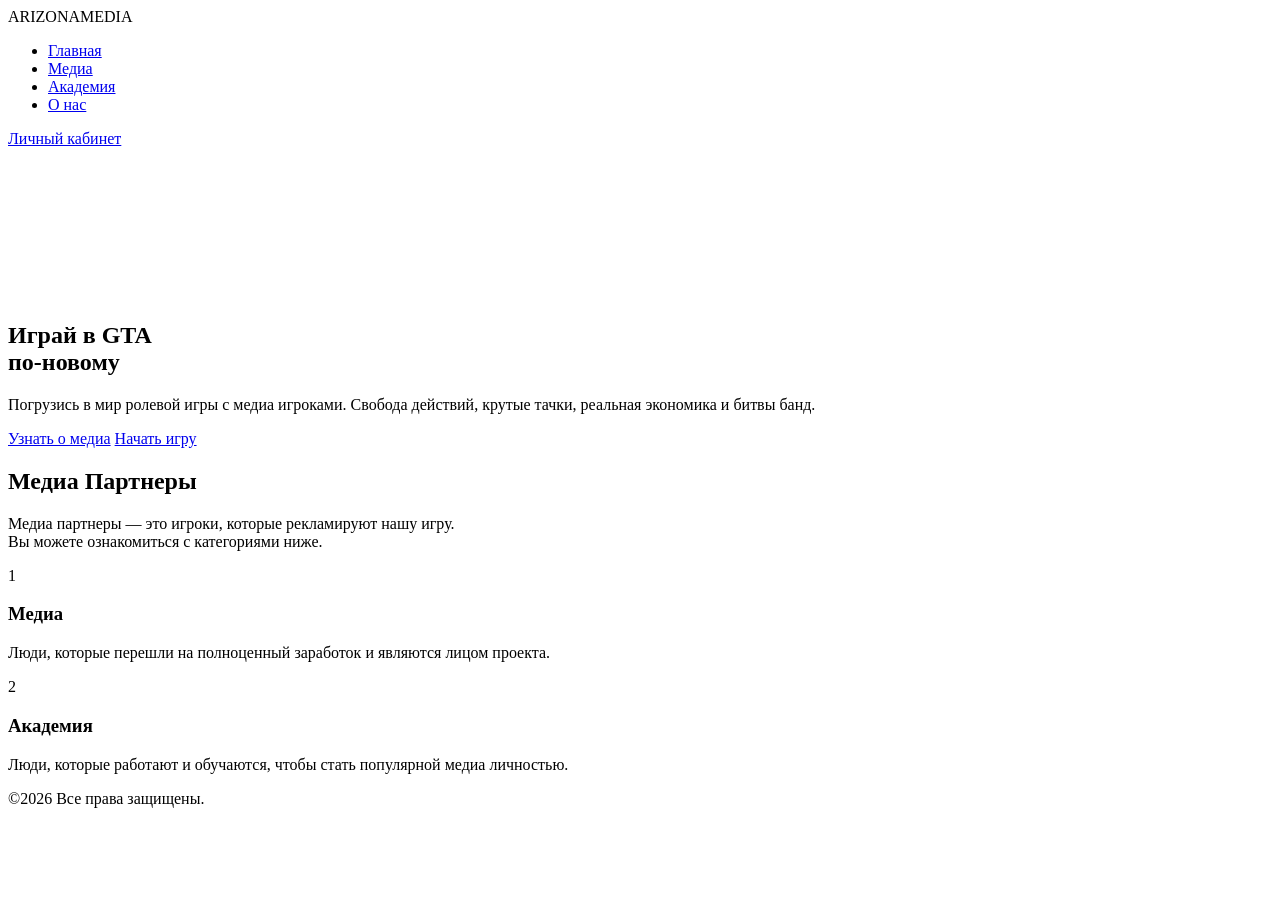
==== index.html @ 54cdbeb5 "Add files via upload" ====
<!DOCTYPE html>
<html lang="ru">
<head>
    <meta charset="UTF-8">
    <meta name="viewport" content="width=device-width, initial-scale=1.0">
    <title>Arizona Media</title>
    
    <link rel="preconnect" href="https://fonts.googleapis.com">
    <link rel="preconnect" href="https://fonts.gstatic.com" crossorigin>
    <link href="https://fonts.googleapis.com/css2?family=Rubik:ital,wght@0,400;0,500;0,700;0,900;1,700;1,900&display=swap" rel="stylesheet">

    <link rel="stylesheet" href="css/reset.css">
    <link rel="stylesheet" href="css/base.css">
    <link rel="stylesheet" href="css/layout.css">
    <link rel="stylesheet" href="css/components.css">
</head>
<body>

    <header class="main-header">
        <div class="container header-content">
            <div class="logo">ARIZONA<span class="logo-accent">MEDIA</span></div>
            <nav class="main-nav">
                <ul class="nav-list">
                    <li><a href="index.html" class="nav-link active">Главная</a></li>
                    <li><a href="pages/media.html" class="nav-link">Медиа</a></li>
                    <li><a href="pages/academy.html" class="nav-link">Академия</a></li>
                    <li><a href="pages/about.html" class="nav-link">О нас</a></li>
                </ul>
            </nav>
            <a href="#start" class="btn btn-small btn-outline">Личный кабинет</a>
        </div>
    </header>

    <main>
        <section class="hero">
            <video autoplay muted loop playsinline class="hero-video">
                <source src="video/fon.mp4" type="video/mp4">
            </video>
            <div class="hero-overlay"></div>

            <div class="container hero-wrapper">
                <div class="hero-text">
                    <h1>Играй в GTA <br>по-новому</h1>
                    <p>
                        Погрузись в мир ролевой игры с медиа игроками. Свобода действий, крутые тачки, реальная экономика и битвы банд.
                    </p>
                    <div class="hero-buttons">
                        <a href="pages/media.html" class="btn btn-secondary">Узнать о медиа</a>
                        <a href="https://arzgames.online/arsenchik" target="_blank" class="btn btn-primary btn-pulse">Начать игру</a>
                    </div>
                </div>
            </div>
        </section>

        <section id="media-partners" class="steps-section">
            <div class="container">
                <h2>Медиа Партнеры</h2>
                
                <p class="section-desc">
                    Медиа партнеры — это игроки, которые рекламируют нашу игру.<br>
                    Вы можете ознакомиться с категориями ниже.
                </p>

                <div class="steps-grid two-columns">
                    <article class="step-card">
                        <div class="step-number">1</div>
                        <h3>Медиа</h3>
                        <p>Люди, которые перешли на полноценный заработок и являются лицом проекта.</p>
                    </article>

                    <article class="step-card">
                        <div class="step-number">2</div>
                        <h3>Академия</h3>
                        <p>Люди, которые работают и обучаются, чтобы стать популярной медиа личностью.</p>
                    </article>
                </div>
            </div>
        </section>
    </main>

    <footer class="main-footer">
        <div class="container">
            <p class="copyright">&copy;2026 Все права защищены.</p>
        </div>
    </footer>

</body>
</html>
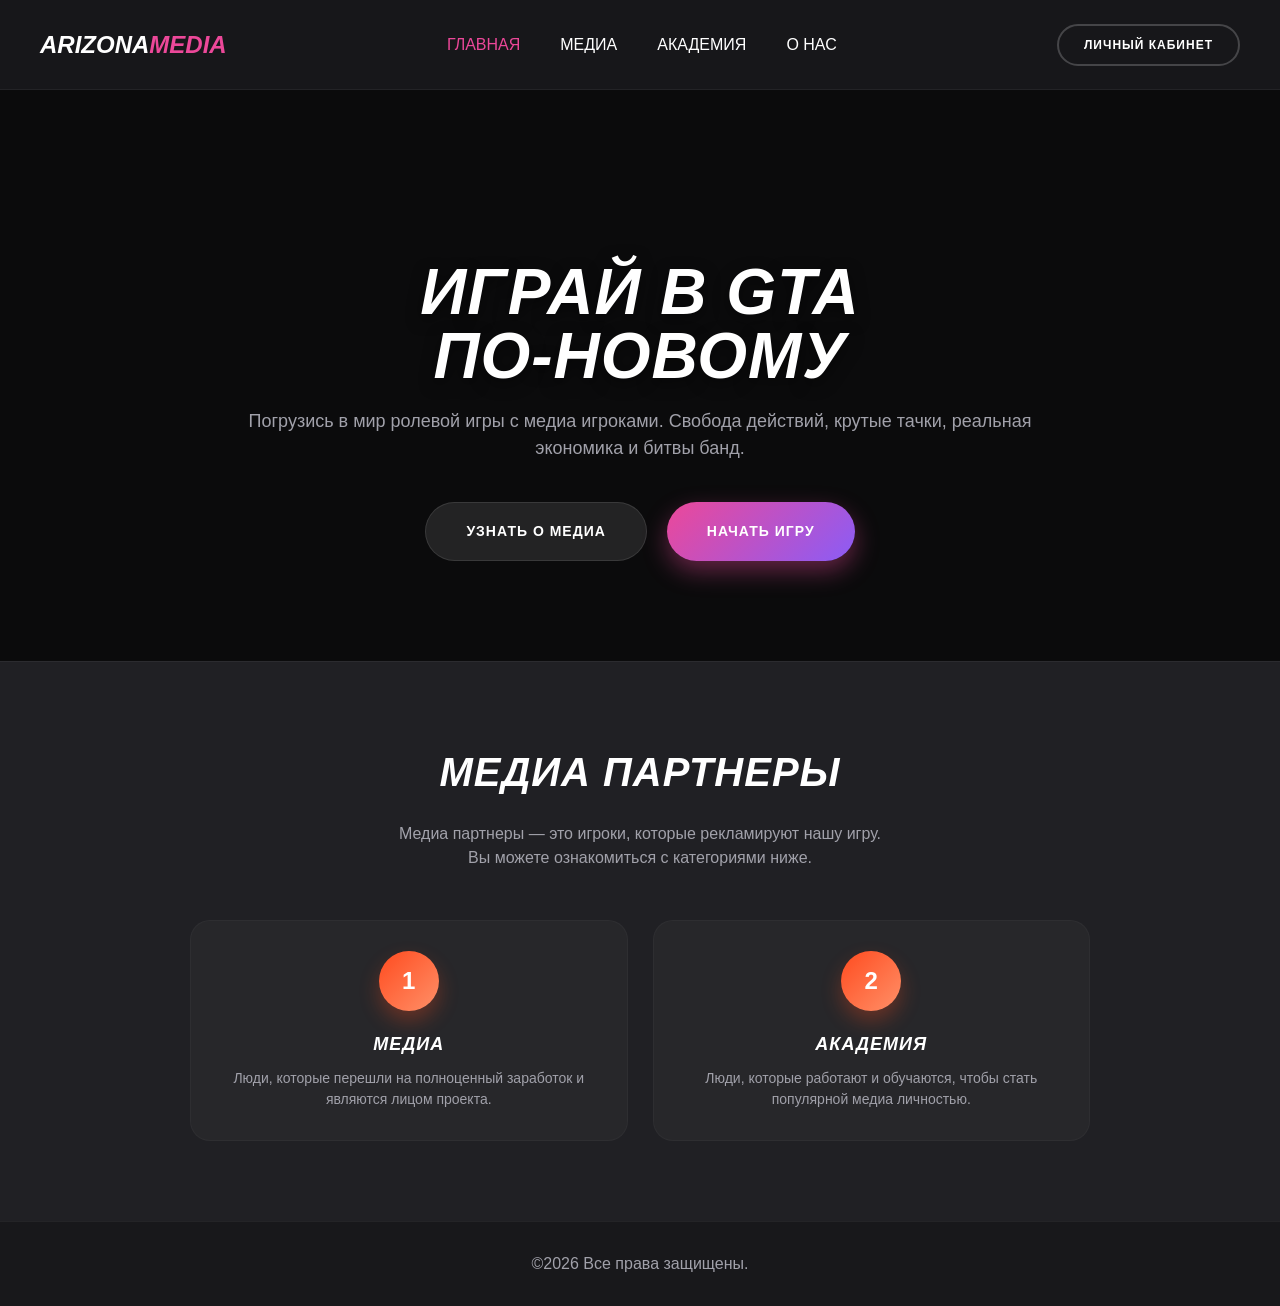
==== commit a999c62c: "Add files via upload" ====
--- a/index.html
+++ b/index.html
@@ -34,7 +34,7 @@
     <main>
         <section class="hero">
             <video autoplay muted loop playsinline class="hero-video">
-                <source src="video/fon.mp4" type="video/mp4">
+                <source src="video/fon.MOV" type="video/mp4">
             </video>
             <div class="hero-overlay"></div>
 
--- a/css/base.css
+++ b/css/base.css
@@ -0,0 +1,38 @@
+:root {
+    /* --- ПАЛИТРА: Как на скриншоте --- */
+    
+    --bg-body: #18181b;       /* Темный фон страницы */
+    --bg-card: #27272a;       /* Тот самый серый цвет карточек */
+    
+    /* Градиенты (Оранжевый для цифр, Розовый для акцентов) */
+    --gradient-red: linear-gradient(135deg, #ff4b1f 0%, #ff9068 100%);
+    --gradient-accent: linear-gradient(135deg, #ec4899 0%, #8b5cf6 100%);
+    
+    --accent-red: #ec4899;
+    --text-white: #ffffff;
+    --text-gray: #a1a1aa;
+    
+    --radius-lg: 20px; /* Скругление как на картинке */
+    
+    --font-main: 'Rubik', sans-serif;
+}
+
+body {
+    background-color: var(--bg-body);
+    font-family: var(--font-main);
+    color: var(--text-white);
+    line-height: 1.5;
+    min-height: 100vh;
+    display: flex;
+    flex-direction: column;
+}
+
+h1, h2, h3 {
+    font-weight: 900;
+    text-transform: uppercase;
+    margin-bottom: 0.5em;
+    font-style: italic;
+    letter-spacing: 1px;
+}
+
+a { text-decoration: none; color: inherit; transition: 0.3s; }
--- a/css/layout.css
+++ b/css/layout.css
@@ -0,0 +1,118 @@
+.container { max-width: 1240px; margin: 0 auto; padding: 0 20px; }
+
+.main-header {
+    height: 90px; background: rgba(24, 24, 27, 0.9);
+    backdrop-filter: blur(12px); position: sticky; top: 0; z-index: 100;
+    border-bottom: 1px solid rgba(255,255,255,0.05);
+}
+.header-content { height: 100%; display: flex; align-items: center; justify-content: space-between; }
+.logo { font-size: 24px; font-weight: 900; font-style: italic; }
+.logo-accent { color: var(--accent-red); }
+
+/* Hero */
+.hero { position: relative; padding: 150px 0 100px 0; overflow: hidden; }
+.hero-video { position: absolute; top: 50%; left: 50%; min-width: 100%; min-height: 100%; z-index: -2; transform: translate(-50%, -50%); object-fit: cover; }
+.hero-overlay { position: absolute; top: 0; left: 0; width: 100%; height: 100%; background: rgba(24, 24, 27, 0.85); z-index: -1; }
+.hero-wrapper { position: relative; z-index: 2; display: flex; justify-content: center; text-align: center; }
+.hero-text { max-width: 800px; }
+.hero h1 { font-size: 64px; line-height: 1; margin: 20px 0; text-shadow: 0 5px 15px rgba(0,0,0,0.5); }
+.hero p { font-size: 18px; color: var(--text-gray); margin-bottom: 40px; }
+
+/* Steps / Media Section */
+.steps-section { background-color: #202024; padding: 80px 0; border-top: 1px solid rgba(255,255,255,0.05); }
+.steps-section h2 { text-align: center; font-size: 40px; margin-bottom: 20px; }
+.section-desc { text-align: center; color: var(--text-gray); font-size: 16px; max-width: 700px; margin: 0 auto 50px auto; }
+
+/* Сетка карточек */
+.steps-grid {
+    display: grid;
+    /* Увеличили минимальную ширину до 280px, чтобы они были пошире */
+    grid-template-columns: repeat(auto-fit, minmax(280px, 1fr));
+    gap: 25px;
+}
+
+.steps-grid.two-columns { max-width: 900px; margin: 0 auto; }
+
+.main-footer { background: var(--bg-body); padding: 30px 0; border-top: 1px solid rgba(255,255,255,0.05); margin-top: auto; text-align: center; color: var(--text-gray); }
+
+@media (max-width: 768px) {
+    .hero h1 { font-size: 36px; }
+    .nav-list { display: none; }
+}
+/* --- HERO SECTION (Секция с Видео) --- */
+.hero-fullscreen {
+    position: relative;
+    width: 100%;
+    height: 100vh; /* Высота на весь экран */
+    min-height: 600px;
+    display: flex;
+    align-items: center;
+    justify-content: center;
+    text-align: center;
+    overflow: hidden;
+    color: white;
+    /* Если хедер прозрачный и наезжает, можно добавить margin-top */
+    /* margin-top: -90px; padding-top: 90px; */
+}
+
+/* Видео на фоне */
+.hero-video-bg {
+    position: absolute;
+    top: 50%;
+    left: 50%;
+    min-width: 100%;
+    min-height: 100%;
+    width: auto;
+    height: auto;
+    z-index: -2;
+    transform: translate(-50%, -50%);
+    object-fit: cover;
+}
+
+/* Затемнение (чтобы текст читался) */
+.hero-overlay {
+    position: absolute;
+    top: 0;
+    left: 0;
+    width: 100%;
+    height: 100%;
+    background: rgba(0, 0, 0, 0.55); /* Чуть темнее для контраста */
+    z-index: -1;
+}
+
+/* Контент по центру */
+.hero-content {
+    position: relative;
+    z-index: 1;
+    max-width: 1000px;
+    padding: 0 20px;
+    animation: fadeUp 1s ease-out;
+}
+
+/* Заголовок ARIZONA ROLE PLAY */
+.hero-title-large {
+    font-size: 96px; /* Как на скриншоте */
+    font-weight: 900;
+    line-height: 0.95;
+    text-transform: uppercase;
+    font-style: italic;
+    margin-bottom: 30px;
+    text-shadow: 0 10px 40px rgba(0,0,0,0.6);
+}
+
+/* Подзаголовок (описание) */
+.hero-subtitle {
+    font-size: 22px;
+    font-weight: 400;
+    line-height: 1.5;
+    margin: 0 auto 40px auto;
+    max-width: 800px;
+    color: #f4f4f5;
+    text-shadow: 0 2px 5px rgba(0,0,0,0.5);
+}
+
+/* Адаптив для мобильных */
+@media (max-width: 768px) {
+    .hero-title-large { font-size: 48px; }
+    .hero-subtitle { font-size: 16px; }
+}
--- a/css/components.css
+++ b/css/components.css
@@ -0,0 +1,454 @@
+/* --- Навигация --- */
+.nav-list { display: flex; gap: 40px; list-style: none; }
+.nav-link { font-weight: 500; font-size: 16px; text-transform: uppercase; transition: 0.3s; }
+.nav-link:hover, .nav-link.active { color: var(--accent-red); }
+
+/* --- Кнопки --- */
+.header-buttons, .hero-buttons { display: flex; gap: 15px; flex-wrap: wrap; justify-content: center; }
+
+.btn {
+    display: inline-flex; align-items: center; justify-content: center;
+    padding: 18px 40px; border-radius: 50px;
+    font-weight: 700; text-transform: uppercase; font-size: 14px;
+    letter-spacing: 1px; cursor: pointer; border: none; transition: 0.3s;
+}
+.btn-small { padding: 10px 25px; font-size: 12px; }
+
+.btn-primary { background: var(--gradient-accent); color: white; box-shadow: 0 10px 25px rgba(236, 72, 153, 0.4); }
+.btn-primary:hover { transform: translateY(-3px); box-shadow: 0 15px 35px rgba(236, 72, 153, 0.6); }
+
+.btn-pulse { animation: pulse 2s infinite; }
+@keyframes pulse {
+    0% { box-shadow: 0 0 0 0 rgba(236, 72, 153, 0.7); }
+    70% { box-shadow: 0 0 0 15px rgba(236, 72, 153, 0); }
+    100% { box-shadow: 0 0 0 0 rgba(236, 72, 153, 0); }
+}
+
+.btn-secondary { background: rgba(255,255,255,0.1); color: white; border: 1px solid rgba(255,255,255,0.1); }
+.btn-secondary:hover { background: rgba(255,255,255,0.2); }
+.btn-outline { border: 2px solid rgba(255,255,255,0.2); color: white; }
+.btn-outline:hover { border-color: var(--accent-red); color: var(--accent-red); }
+
+/* --- ЕДИНЫЙ СТИЛЬ БОКСОВ (КАРТОЧЕК) --- */
+.step-card, .media-card {
+    background: var(--bg-card); /* Цвет #27272a со скрина */
+    border-radius: var(--radius-lg);
+    border: 1px solid rgba(255,255,255,0.03);
+    text-align: center;
+    transition: 0.3s;
+    display: flex;
+    flex-direction: column;
+    align-items: center;
+    
+    /* Сделали компактнее: */
+    padding: 30px 20px; 
+    height: 100%; /* Чтобы они были одной высоты в ряду */
+}
+
+.step-card:hover, .media-card:hover {
+    transform: translateY(-5px);
+    border-color: var(--accent-red);
+    box-shadow: 0 10px 30px rgba(0,0,0,0.2);
+}
+
+.step-card h3, .media-card h3 {
+    font-size: 18px;
+    margin-bottom: 10px;
+    color: white;
+    font-weight: 800;
+}
+.step-card p { color: var(--text-gray); font-size: 14px; margin-bottom: 0; }
+
+/* Кружок с цифрой (как на скрине) */
+.step-number {
+    width: 60px; height: 60px;
+    background: var(--gradient-red); /* Оранжевый градиент */
+    border-radius: 50%;
+    display: flex; align-items: center; justify-content: center;
+    font-size: 24px; font-weight: 900; color: white;
+    margin-bottom: 20px;
+    box-shadow: 0 10px 20px rgba(255, 75, 31, 0.3);
+}
+
+/* Аватарка в Медиа (Сделали размер как у цифры 60px) */
+.media-avatar {
+    width: 70px; height: 70px; /* Чуть больше цифры, но компактно */
+    border-radius: 50%;
+    padding: 2px;
+    background: linear-gradient(135deg, #ec4899, #8b5cf6);
+    margin-bottom: 15px;
+    box-shadow: 0 5px 15px rgba(236, 72, 153, 0.2);
+}
+
+.media-avatar img {
+    width: 100%; height: 100%;
+    border-radius: 50%;
+    object-fit: cover;
+    background-color: #111;
+    border: 3px solid var(--bg-card);
+    display: block;
+}
+
+/* Кнопки ссылок - компактные */
+.media-links { width: 100%; display: flex; flex-direction: column; gap: 8px; margin-top: auto; }
+
+.link-btn {
+    display: block; width: 100%; padding: 8px 0; /* Тонкие кнопки */
+    border-radius: 8px; font-size: 11px; font-weight: 700;
+    text-transform: uppercase; text-decoration: none;
+    transition: 0.2s; color: white;
+}
+.link-btn:hover { opacity: 0.9; transform: scale(1.02); }
+
+.tiktok-link { background: #000; border: 1px solid #333; }
+.telegram-link { background: #229ED9; }
+.youtube-link { background: #FF0000; }
+.twitch-link { background: #9146FF; }
+
+/* Табы */
+.media-tabs { display: flex; justify-content: center; gap: 15px; margin-bottom: 40px; flex-wrap: wrap; }
+.tab-btn {
+    background: transparent; border: 2px solid rgba(255,255,255,0.1);
+    color: var(--text-gray); padding: 10px 30px; border-radius: 50px;
+    cursor: pointer; font-weight: 700; text-transform: uppercase; font-size: 13px; transition: 0.3s;
+}
+.tab-btn:hover, .tab-btn.active { background: var(--gradient-accent); color: white; border-color: transparent; }
+.media-section-content { display: none; animation: fadeIn 0.5s ease; }
+.media-section-content.active { display: block; }
+@keyframes fadeIn { from { opacity: 0; transform: translateY(10px); } to { opacity: 1; transform: translateY(0); } }
+/* --- Ссылки (Соцсети - только иконки) --- */
+.media-links {
+    width: 100%;
+    display: flex;
+    flex-direction: row; /* Выстраиваем в ряд */
+    justify-content: center; /* Центрируем */
+    gap: 15px; /* Расстояние между иконками */
+    margin-top: auto;
+}
+
+.social-btn {
+    width: 42px;
+    height: 42px;
+    border-radius: 10px; /* Слегка скругленный квадрат */
+    display: flex;
+    align-items: center;
+    justify-content: center;
+    transition: all 0.3s ease;
+    border: 1px solid rgba(255,255,255,0.05);
+}
+
+.social-btn img {
+    width: 22px; /* Размер самой иконки внутри */
+    height: 22px;
+    display: block;
+    filter: drop-shadow(0 2px 4px rgba(0,0,0,0.2));
+}
+
+.social-btn:hover {
+    transform: translateY(-3px);
+    filter: brightness(1.2);
+}
+
+/* Цвета кнопок */
+.tiktok-btn {
+    background-color: #000000;
+    border-color: #333;
+}
+
+.telegram-btn {
+    background-color: #229ED9; /* Официальный цвет Telegram */
+}
+
+.youtube-btn {
+    background-color: #FF0000; /* Официальный цвет YouTube */
+}
+
+.twitch-btn {
+    background-color: #9146FF; /* Официальный цвет Twitch */
+}
+/* --- КАРТОЧКА-КНОПКА "ЕЩЁ" --- */
+.show-more-card {
+    cursor: pointer;
+    display: flex;
+    justify-content: center;
+    align-items: center;
+    min-height: 250px; /* Высота как у других карточек */
+    border: 2px dashed rgba(255, 255, 255, 0.1); /* Пунктирная рамка для отличия */
+    transition: all 0.4s cubic-bezier(0.25, 0.8, 0.25, 1);
+}
+
+.show-more-card:hover {
+    border-color: var(--accent-red);
+    background: rgba(255, 255, 255, 0.03);
+    transform: translateY(-5px);
+    box-shadow: 0 10px 30px rgba(0,0,0,0.3);
+}
+
+.show-more-text {
+    font-size: 24px;
+    font-weight: 900;
+    text-transform: uppercase;
+    color: var(--text-white);
+    letter-spacing: 2px;
+}
+
+.show-more-card:hover .show-more-text {
+    color: var(--accent-red);
+}
+
+/* --- ПЛАВНАЯ АНИМАЦИЯ ПОЯВЛЕНИЯ --- */
+.hidden-item {
+    display: none !important;
+}
+
+.reveal-item {
+    display: flex !important;
+    animation: smoothReveal 0.8s cubic-bezier(0.22, 1, 0.36, 1) forwards;
+    opacity: 0;
+    transform: translateY(40px) scale(0.95);
+}
+
+@keyframes smoothReveal {
+    to {
+        opacity: 1;
+        transform: translateY(0) scale(1);
+    }
+}
+/* --- ИНФО-БОКСЫ (КАК НА СКРИНШОТЕ) --- */
+.info-boxes-grid {
+    display: grid;
+    grid-template-columns: repeat(auto-fit, minmax(300px, 1fr));
+    gap: 30px;
+    margin-bottom: 80px;
+}
+
+.info-box {
+    background: #18181b; /* Темный фон как на скрине */
+    border: 1px solid rgba(255, 255, 255, 0.05);
+    padding: 50px 30px;
+    border-radius: 20px;
+    text-align: center;
+    transition: 0.3s;
+    display: flex;
+    flex-direction: column;
+    align-items: center;
+}
+
+.info-box:hover {
+    transform: translateY(-5px);
+    border-color: var(--accent-red); /* Розовая обводка при наведении */
+}
+
+/* Оранжевый круг с цифрой */
+.info-number {
+    width: 70px;
+    height: 70px;
+    background: linear-gradient(135deg, #ff4b1f 0%, #ff9068 100%); /* Оранжевый градиент */
+    border-radius: 50%;
+    display: flex;
+    align-items: center;
+    justify-content: center;
+    font-size: 28px;
+    font-weight: 900;
+    color: white;
+    margin-bottom: 25px;
+    box-shadow: 0 10px 20px rgba(255, 75, 31, 0.3);
+}
+
+.info-box h3 {
+    font-size: 24px;
+    font-weight: 900;
+    text-transform: uppercase;
+    font-style: italic;
+    margin-bottom: 15px;
+    color: white;
+    letter-spacing: 1px;
+}
+
+.info-box p {
+    font-size: 16px;
+    color: #a1a1aa; /* Светло-серый текст */
+    line-height: 1.6;
+    max-width: 300px; /* Чтобы текст не разъезжался */
+}
+/* Кнопки в Hero секции */
+.hero-buttons {
+    display: flex;
+    justify-content: center;
+    gap: 20px;
+    flex-wrap: wrap;
+}
+
+/* Белая кнопка (Видео об игре) */
+.btn-white {
+    background: white;
+    color: #18181b; /* Черный текст */
+    border: none;
+    padding: 18px 45px;
+    border-radius: 50px;
+    font-weight: 700;
+    font-size: 16px;
+    text-transform: uppercase;
+    display: inline-flex;
+    align-items: center;
+    gap: 12px; /* Расстояние до иконки */
+    transition: 0.3s;
+    box-shadow: 0 5px 15px rgba(255,255,255,0.2);
+}
+
+.btn-white:hover {
+    background: #f4f4f5;
+    transform: translateY(-3px);
+    box-shadow: 0 10px 25px rgba(255,255,255,0.3);
+}
+
+/* Иконка внутри кнопки */
+.btn-icon-svg {
+    width: 14px;
+    height: 16px;
+    fill: #18181b; /* Цвет иконки под цвет текста */
+}
+/* --- СЕКЦИЯ КАРТЫ (Map Section) --- */
+.map-section {
+    position: relative;
+    width: 100%;
+    height: 400px; /* Высота блока карты */
+    background-color: #09090b; /* Темный фон */
+    /* Здесь можно поставить картинку карты на фон */
+    background-image: radial-gradient(circle at center, rgba(255,255,255,0.05) 0%, rgba(0,0,0,0) 70%);
+    border-radius: 20px;
+    border: 1px solid rgba(255, 255, 255, 0.05);
+    display: flex;
+    align-items: center;
+    justify-content: center;
+    margin-bottom: 50px;
+    overflow: hidden;
+}
+
+/* Кнопка "Посмотреть карту" по центру */
+.btn-map {
+    background: rgba(255, 255, 255, 0.1);
+    backdrop-filter: blur(10px);
+    border: 1px solid rgba(255, 255, 255, 0.2);
+    color: white;
+    padding: 15px 40px;
+    border-radius: 50px;
+    font-weight: 700;
+    text-transform: uppercase;
+    cursor: pointer;
+    transition: 0.3s;
+    display: flex;
+    align-items: center;
+    gap: 10px;
+}
+.btn-map:hover {
+    background: white;
+    color: black;
+}
+
+/* --- СОЦСЕТИ (Oval Buttons) --- */
+.social-stats-row {
+    display: flex;
+    justify-content: center;
+    gap: 20px;
+    flex-wrap: wrap;
+    margin-bottom: 80px;
+}
+
+.social-stat-card {
+    background: #18181b;
+    border: 1px solid rgba(255, 255, 255, 0.05);
+    padding: 15px 30px;
+    border-radius: 60px; /* Овальная форма */
+    display: flex;
+    align-items: center;
+    gap: 20px;
+    min-width: 280px;
+    transition: 0.3s;
+    text-decoration: none;
+}
+
+.social-stat-card:hover {
+    transform: translateY(-5px);
+    border-color: rgba(255, 255, 255, 0.2);
+    background: #27272a;
+}
+
+.social-icon-circle {
+    width: 50px;
+    height: 50px;
+    border-radius: 50%;
+    display: flex;
+    align-items: center;
+    justify-content: center;
+    flex-shrink: 0;
+}
+.social-icon-circle img { width: 28px; height: 28px; }
+
+/* Цвета иконок */
+.bg-vk { background: #0077FF; }
+.bg-tg { background: #229ED9; }
+.bg-yt { background: #FF0000; }
+
+.social-text { display: flex; flex-direction: column; }
+.social-count { font-size: 24px; font-weight: 900; color: white; line-height: 1; margin-bottom: 5px; }
+.social-label { font-size: 12px; color: #a1a1aa; text-transform: uppercase; }
+
+
+/* --- СКРОЛЛ БЛОК (Текст внутри квадрата) --- */
+.scroll-text-container {
+    background: rgba(24, 24, 27, 0.6); /* Полупрозрачный фон */
+    border: 1px solid rgba(255, 255, 255, 0.05);
+    border-radius: 20px;
+    padding: 40px;
+    max-width: 1000px;
+    margin: 0 auto 80px auto;
+    
+    /* Самое важное для скролла: */
+    height: 400px; /* Фиксированная высота */
+    overflow-y: auto; /* Включает вертикальную прокрутку */
+}
+
+/* Красивый скроллбар */
+.scroll-text-container::-webkit-scrollbar { width: 8px; }
+.scroll-text-container::-webkit-scrollbar-track { background: rgba(255,255,255,0.02); border-radius: 4px; }
+.scroll-text-container::-webkit-scrollbar-thumb { background: var(--accent-red); border-radius: 4px; }
+
+.scroll-text-content p {
+    color: #d4d4d8;
+    line-height: 1.8;
+    font-size: 16px;
+    margin-bottom: 20px;
+    text-align: justify; /* Красивое выравнивание текста */
+}
+.scroll-text-content strong { color: white; font-weight: 700; }
+/* --- ВИДЕО ВНУТРИ БЛОКА КАРТЫ --- */
+.map-video-bg {
+    position: absolute;
+    top: 50%;
+    left: 50%;
+    min-width: 100%;
+    min-height: 100%;
+    width: auto;
+    height: auto;
+    transform: translate(-50%, -50%);
+    z-index: 0; /* На задний план */
+    object-fit: cover;
+}
+
+/* Затемнение поверх видео карты */
+.map-overlay {
+    position: absolute;
+    top: 0;
+    left: 0;
+    width: 100%;
+    height: 100%;
+    background: rgba(0, 0, 0, 0.4); /* Полупрозрачный слой */
+    z-index: 1;
+}
+
+/* Поднимаем кнопку выше видео */
+.btn-map {
+    position: relative;
+    z-index: 2; 
+}
